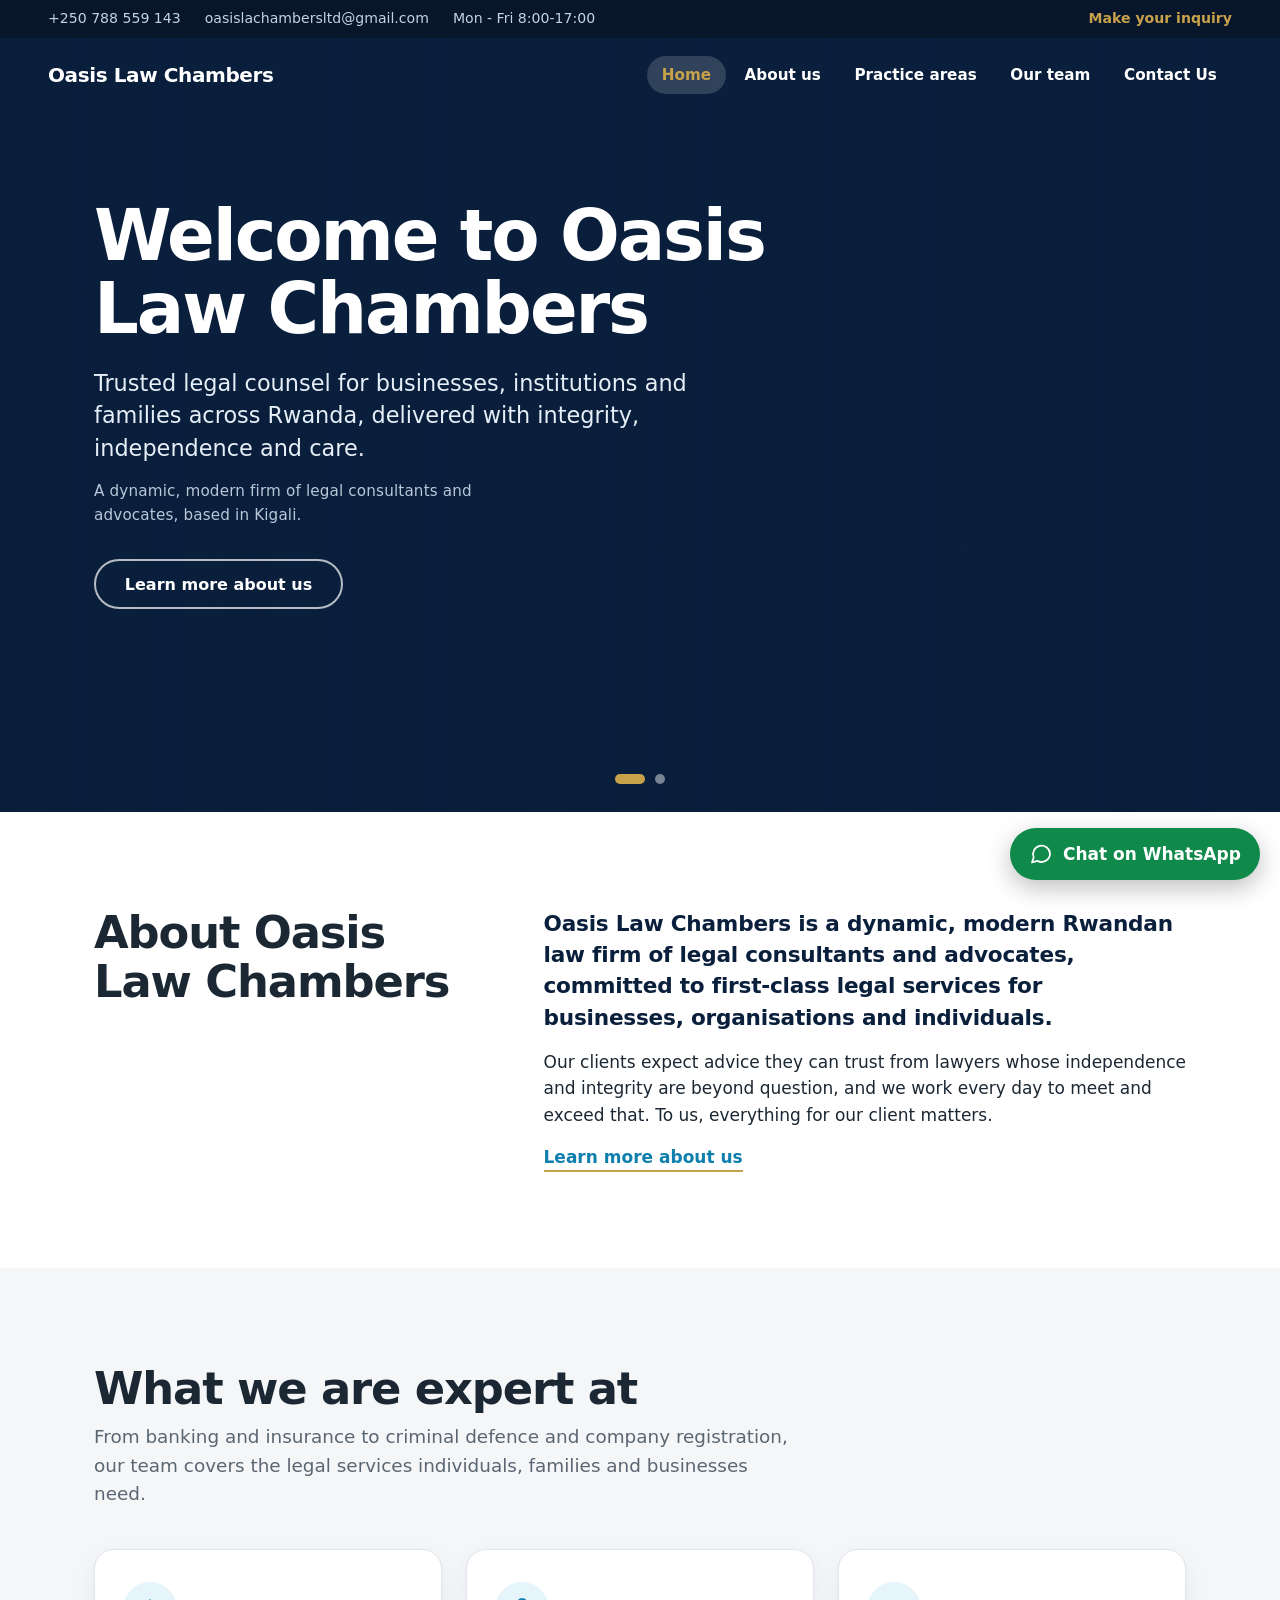
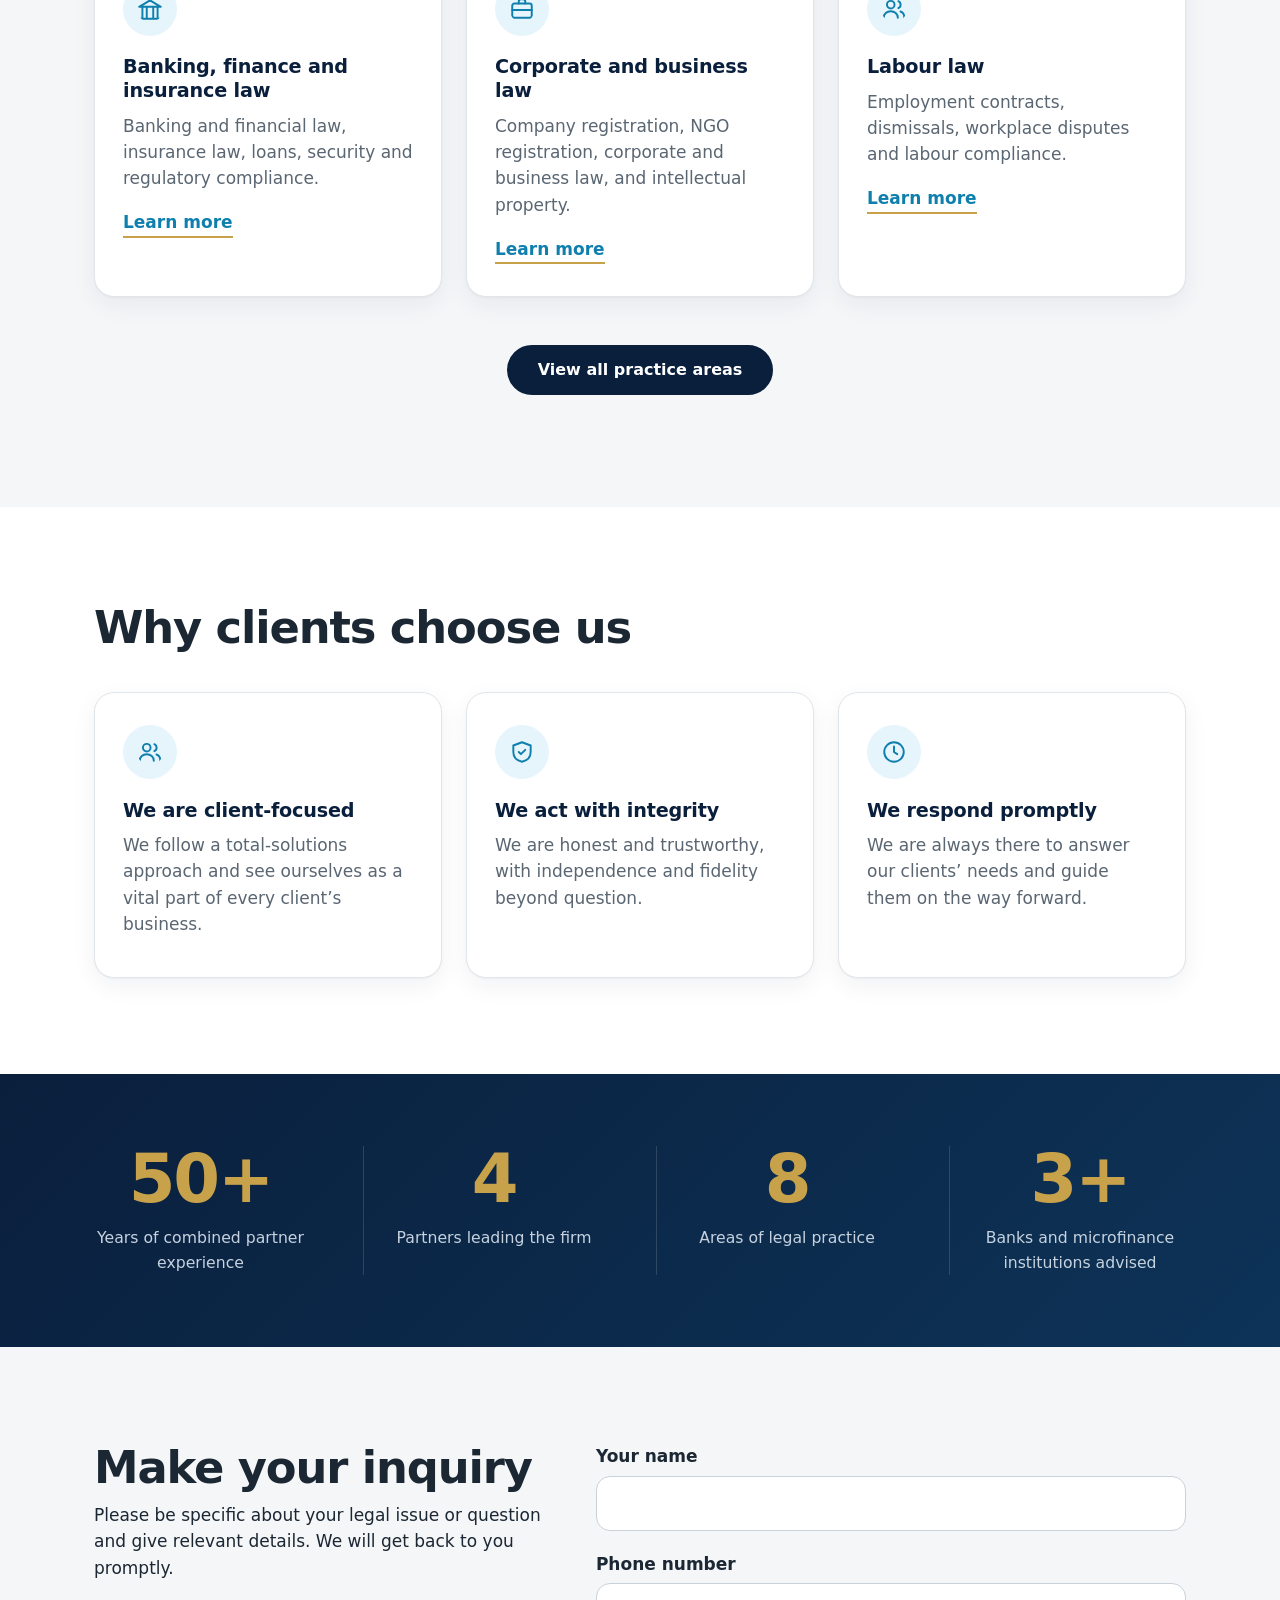
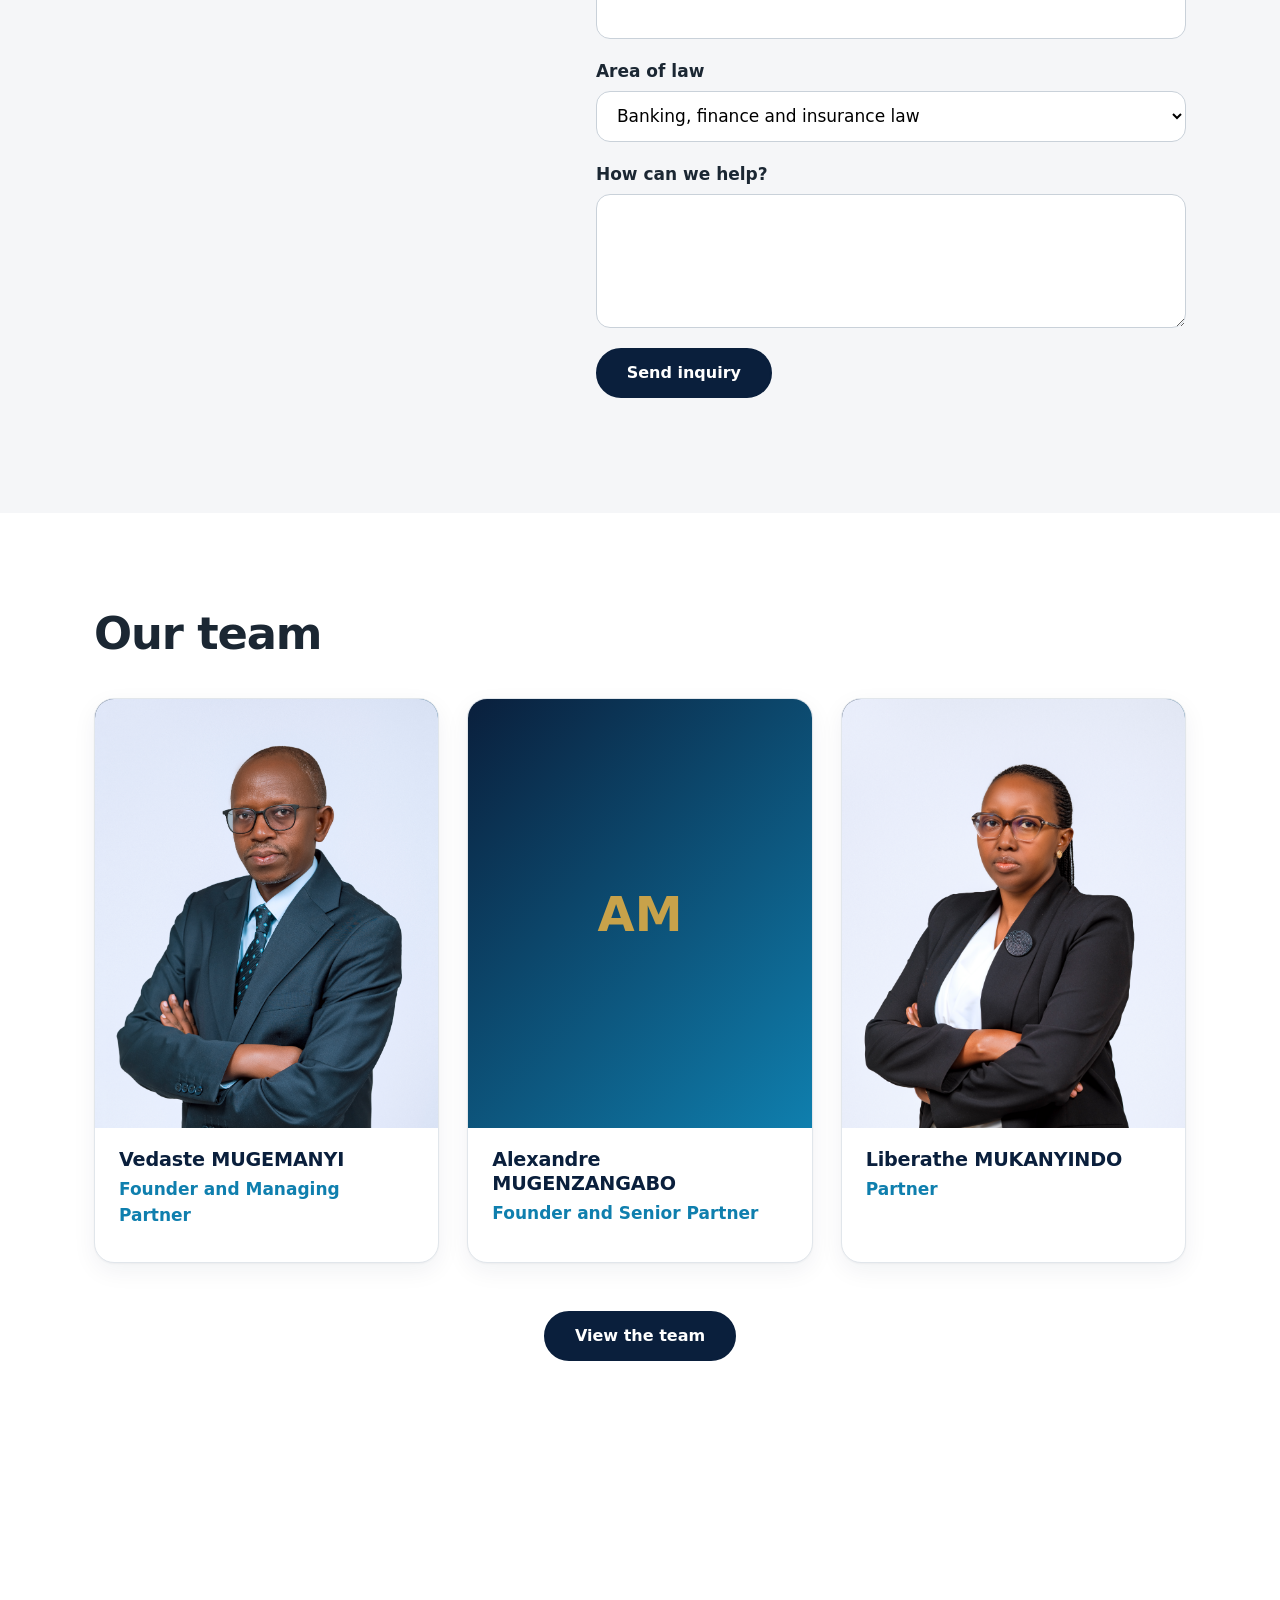
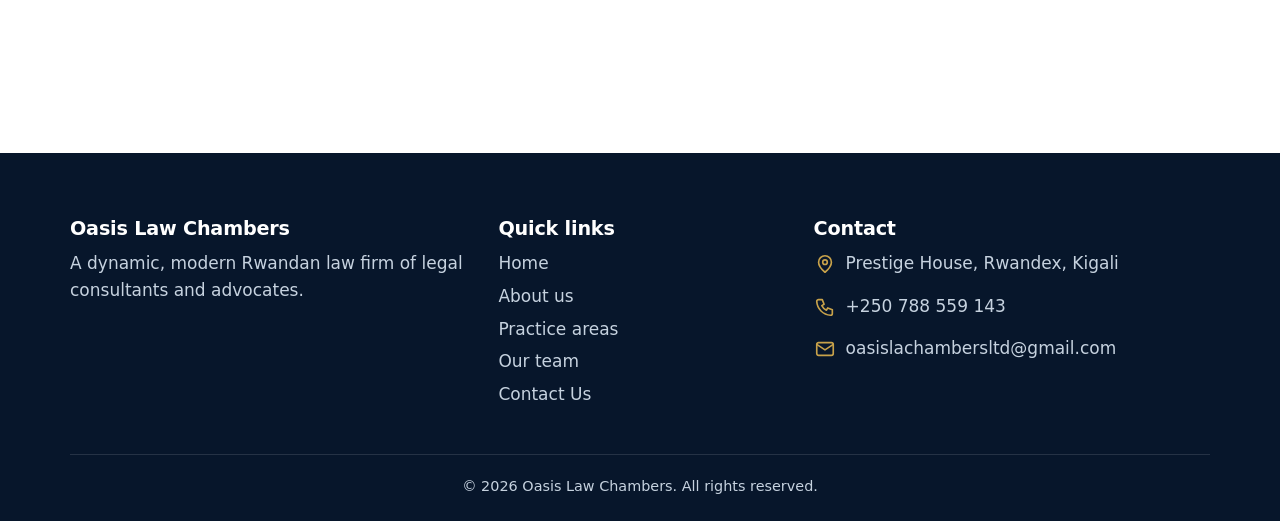
==== index.html @ 4e29ef84 "Oasis Law Chambers website" ====
<!DOCTYPE html>
<html lang="en">
<head>
  <meta charset="utf-8">
  <meta name="viewport" content="width=device-width, initial-scale=1">
  <title>Oasis Law Chambers | Law Firm in Kigali, Rwanda</title>
  <meta name="description" content="Oasis Law Chambers is a Kigali law firm offering banking, corporate, labour, criminal and insolvency legal services to businesses and individuals.">
  <meta name="theme-color" content="#0A1F3C">
  <link rel="icon" href="favicon.ico" sizes="any">
  <link rel="icon" href="favicon.png" type="image/png">
  <link rel="stylesheet" href="style.css">
</head>
<body>

  <!-- Top info bar -->
  <div class="infobar">
    <div>
      <a href="tel:+250788559143">+250 788 559 143</a>
      <a href="mailto:oasislachambersltd@gmail.com">oasislachambersltd@gmail.com</a>
      <span>Mon - Fri 8:00-17:00</span>
    </div>
    <a class="tag" href="contact.html">Make your inquiry</a>
  </div>

  <!-- Header and menu -->
  <header class="top">
    <a class="brand" href="index.html">Oasis Law Chambers</a>
    <nav>
      <a href="index.html" class="active">Home</a>
      <a href="about.html">About us</a>
      <a href="practice.html">Practice areas</a>
      <a href="team.html">Our team</a>
      <a href="contact.html">Contact Us</a>
    </nav>
  </header>

  <main>

    <!-- Landing slideshow: slide 1 = welcome, slide 2 = clear legal advice -->
    <section class="hero-bg">
      <div class="slides" aria-hidden="true">
        <div class="slide active" style="background-image: url(images/hero.jpg)"></div>
        <div class="slide" style="background-image: url(images/hero2.jpg)"></div>
      </div>

      <div class="hero">
        <div class="captions">
          <div class="caption active">
            <h1>Welcome to Oasis Law Chambers</h1>
            <p class="lede">Trusted legal counsel for businesses, institutions and families across Rwanda, delivered with integrity, independence and care.</p>
            <p class="small">A dynamic, modern firm of legal consultants and advocates, based in Kigali.</p>
            <a class="btn ghost" href="about.html">Learn more about us</a>
          </div>
          <div class="caption">
            <p class="display">Clear legal advice for people and businesses in Rwanda.</p>
            <p class="lede">From banking and business matters to employment and court cases, we help you understand your rights and act with confidence.</p>
            <a class="btn" href="contact.html">Get in touch</a>
          </div>
        </div>
      </div>

      <div class="dots">
        <button class="dot active" aria-label="Show slide 1"></button>
        <button class="dot" aria-label="Show slide 2"></button>
      </div>
    </section>

    <!-- About intro -->
    <section class="section split">
      <div>
        <h2>About Oasis Law Chambers</h2>
      </div>
      <div>
        <p class="intro">Oasis Law Chambers is a dynamic, modern Rwandan law firm of legal consultants and advocates, committed to first-class legal services for businesses, organisations and individuals.</p>
        <p>Our clients expect advice they can trust from lawyers whose independence and integrity are beyond question, and we work every day to meet and exceed that. To us, everything for our client matters.</p>
        <a class="more" href="about.html">Learn more about us</a>
      </div>
    </section>

    <!-- Featured practice areas -->
    <div class="alt">
      <section class="section">
        <h2>What we are expert at</h2>
        <p class="lead">From banking and insurance to criminal defence and company registration, our team covers the legal services individuals, families and businesses need.</p>
        <div class="grid">
          <div>
            <svg class="icon" viewBox="0 0 24 24" aria-hidden="true"><path d="M3 21h18M5 21V10M9 21V10M15 21V10M19 21V10M2 10l10-6 10 6z"/></svg>
            <h3>Banking, finance and insurance law</h3>
            <p>Banking and financial law, insurance law, loans, security and regulatory compliance.</p>
            <a class="more" href="practice.html">Learn more</a>
          </div>
          <div>
            <svg class="icon" viewBox="0 0 24 24" aria-hidden="true"><rect x="3" y="7" width="18" height="13" rx="2"/><path d="M9 7V5a2 2 0 0 1 2-2h2a2 2 0 0 1 2 2v2M3 13h18"/></svg>
            <h3>Corporate and business law</h3>
            <p>Company registration, NGO registration, corporate and business law, and intellectual property.</p>
            <a class="more" href="practice.html">Learn more</a>
          </div>
          <div>
            <svg class="icon" viewBox="0 0 24 24" aria-hidden="true"><circle cx="9" cy="8" r="3.5"/><path d="M2.5 20c0-3.6 2.9-6 6.5-6s6.5 2.4 6.5 6M16 4.8a3.5 3.5 0 0 1 0 6.4M18 14.3c2 .7 3.5 2.4 3.5 5.7"/></svg>
            <h3>Labour law</h3>
            <p>Employment contracts, dismissals, workplace disputes and labour compliance.</p>
            <a class="more" href="practice.html">Learn more</a>
          </div>
        </div>
        <p class="center"><a class="btn dark" href="practice.html">View all practice areas</a></p>
      </section>
    </div>

    <!-- Why clients choose us -->
    <section class="section">
      <h2>Why clients choose us</h2>
      <div class="grid">
        <div>
          <svg class="icon" viewBox="0 0 24 24" aria-hidden="true"><circle cx="9" cy="8" r="3.5"/><path d="M2.5 20c0-3.6 2.9-6 6.5-6s6.5 2.4 6.5 6M16 4.8a3.5 3.5 0 0 1 0 6.4M18 14.3c2 .7 3.5 2.4 3.5 5.7"/></svg>
          <h3>We are client-focused</h3>
          <p>We follow a total-solutions approach and see ourselves as a vital part of every client’s business.</p>
        </div>
        <div>
          <svg class="icon" viewBox="0 0 24 24" aria-hidden="true"><path d="M12 3l8 3v6c0 5-3.5 8-8 9-4.5-1-8-4-8-9V6z"/><path d="M9 12l2 2 4-4"/></svg>
          <h3>We act with integrity</h3>
          <p>We are honest and trustworthy, with independence and fidelity beyond question.</p>
        </div>
        <div>
          <svg class="icon" viewBox="0 0 24 24" aria-hidden="true"><circle cx="12" cy="12" r="9"/><path d="M12 7v5l3 2"/></svg>
          <h3>We respond promptly</h3>
          <p>We are always there to answer our clients’ needs and guide them on the way forward.</p>
        </div>
      </div>
    </section>
   
    <section class="stats">
      <div class="stats-grid">
        <div><span class="num" data-target="50" data-suffix="+">50+</span><p>Years of combined partner experience</p></div>
        <div><span class="num" data-target="4">4</span><p>Partners leading the firm</p></div>
        <div><span class="num" data-target="8">8</span><p>Areas of legal practice</p></div>
        <div><span class="num" data-target="3" data-suffix="+">3+</span><p>Banks and microfinance institutions advised</p></div>
      </div>
    </section>  

  
    <div class="alt">
      <section class="section contact">
        <div>
          <h2>Make your inquiry</h2>
          <p>Please be specific about your legal issue or question and give relevant details. We will get back to you promptly.</p>
        </div>
        <form id="contact-form" action="contact.php" method="post">
          <label>Your name
            <input type="text" name="name" required>
          </label>
          <label>Phone number
            <input type="tel" name="phone" required>
          </label>
          <label>Area of law
            <select name="area">
              <option>Banking, finance and insurance law</option>
              <option>Corporate and business law</option>
              <option>Labour law</option>
              <option>Dispute resolution and litigation</option>
              <option>Criminal law</option>
              <option>Insolvency administration</option>
              <option>Administrative law</option>
              <option>Competition and consumer law</option>
              <option>Other</option>
            </select>
          </label>
          <label>How can we help?
            <textarea name="message" rows="4" required></textarea>
          </label>
          <input class="hp" type="text" name="website" tabindex="-1" autocomplete="off" aria-hidden="true">
          <button class="btn dark" type="submit">Send inquiry</button>
          <p id="form-msg" role="status"></p>
        </form>
      </section>
    </div>

    <!-- Team preview -->
    <section class="section">
      <h2>Our team</h2>
      <div class="team-grid">
        <a class="member" href="vedaste-mugemanyi.html">
          <div class="photo"><span>VM</span><img src="images/Vedaste.png" alt="Vedaste MUGEMANYI" onerror="this.remove()"></div>
          <div class="member-info">
            <h3>Vedaste MUGEMANYI</h3>
            <p class="role">Founder and Managing Partner</p>
          </div>
        </a>
        <a class="member" href="alexandre-mugenzangabo.html">
          <div class="photo"><span>AM</span><img src="images/team/alexandre-mugenzangabo.jpg" alt="Alexandre MUGENZANGABO" onerror="this.remove()"></div>
          <div class="member-info">
            <h3>Alexandre MUGENZANGABO</h3>
            <p class="role">Founder and Senior Partner</p>
          </div>
        </a>
        <a class="member" href="liberathe-mukanyindo.html">
          <div class="photo"><span>LM</span><img src="images/Liberathe.png" alt="Liberathe MUKANYINDO" onerror="this.remove()"></div>
          <div class="member-info">
            <h3>Liberathe MUKANYINDO</h3>
            <p class="role">Partner</p>
          </div>
        </a> 
      </div>
      <p class="center"><a class="btn dark" href="team.html">View the team</a></p>
    </section>

    <!-- Banks strip -->
    <section class="band">
      <p class="band-title">The legal partner Rwanda’s financial institutions rely on</p>
      <p class="band-sub">Principal legal advisor to a number of banks and microfinance institutions, including:</p>
      <ul>
        <li>Bank of Kigali Plc</li>
        <li>BPR Bank Rwanda Plc</li>
        <li>COPEDU Plc</li>
        <li class="more-pill">and many more</li>
      </ul>
    </section>

  </main>

  <footer>
    <div class="fgrid">
      <div>
        <h3>Oasis Law Chambers</h3>
        <p>A dynamic, modern Rwandan law firm of legal consultants and advocates.</p>
      </div>
      <div>
        <h3>Quick links</h3>
        <a href="index.html">Home</a>
        <a href="about.html">About us</a>
        <a href="practice.html">Practice areas</a>
        <a href="team.html">Our team</a>
        <a href="contact.html">Contact Us</a>
      </div>
      <div>
        <h3>Contact</h3>
        <p>Prestige House, Rwandex, Kigali</p>
        <p><a href="tel:+250788559143">+250 788 559 143</a></p>
        <p><a href="mailto:oasislachambersltd@gmail.com">oasislachambersltd@gmail.com</a></p>
      </div>
    </div>
    <p class="copy">&copy; 2026 Oasis Law Chambers. All rights reserved.</p>
  </footer>

  <a class="whatsapp" href="https://wa.me/250788559143?text=Hello%20Oasis%20Law%20Chambers%2C%20I%20would%20like%20some%20legal%20advice." target="_blank" rel="noopener" aria-label="Chat with us on WhatsApp">
    <svg viewBox="0 0 24 24" aria-hidden="true"><path d="M21 11.5a8.5 8.5 0 0 1-12.6 7.4L3 20.5l1.7-5A8.5 8.5 0 1 1 21 11.5z"/></svg>
    <span>Chat on WhatsApp</span>
  </a>

  <script src="script.js"></script>
</body>
</html>
---- style.css ----
/* ===== Colors and motion: change them here and they update everywhere ===== */
:root {
  --navy: #0A1F3C;
  --blue: #1BA8E0;
  --blue-dark: #0F7FAE;
  --gold: #C8A24A;
  --ink: #1B2733;
  --mute: #5A6672;
  --paper: #F5F6F8;
  --line: #E1E6EB;
  --hh: 76px;                                   /* header height */
  --spring: cubic-bezier(0.22, 1, 0.36, 1);     /* smooth settle, no bounce */
  --font: -apple-system, BlinkMacSystemFont, "SF Pro Display", "Segoe UI", system-ui, sans-serif;
}

/* ===== Base text: system font, tight headings, comfortable body ===== */
* { box-sizing: border-box; }
html { scroll-behavior: smooth; }

body {
  margin: 0;
  font-family: var(--font);
  font-size: 17px;
  line-height: 1.55;
  color: var(--ink);
  background: #fff;
  -webkit-font-smoothing: antialiased;
}

h1, h2, h3, .display {
  font-family: var(--font);
  font-weight: 700;
  margin: 0 0 0.6rem;
}

h1, .display { font-size: clamp(2.4rem, 6vw, 4.4rem); line-height: 1.05; letter-spacing: -0.03em; }
h2 { font-size: clamp(1.9rem, 3.6vw, 2.8rem); line-height: 1.1; letter-spacing: -0.025em; }
h3 { font-size: 1.2rem; line-height: 1.25; letter-spacing: -0.01em; color: var(--navy); }
p { margin: 0 0 1rem; }
a { color: var(--blue-dark); }
:focus-visible { outline: 3px solid var(--blue); outline-offset: 3px; }

/* ===== Top info bar (home page) ===== */
.infobar {
  display: flex;
  flex-wrap: wrap;
  justify-content: space-between;
  align-items: center;
  gap: 0.4rem 1.5rem;
  padding: 0.5rem clamp(1rem, 4vw, 3rem);
  background: #07162b;
  color: #c6d2df;
  font-size: 0.88rem;
}

.infobar div { display: flex; flex-wrap: wrap; gap: 0.3rem 1.5rem; }
.infobar a { color: #c6d2df; text-decoration: none; }
.infobar a:hover { color: var(--gold); }
.infobar .tag { color: var(--gold); font-weight: 600; }

/* ===== Header: clear over the banner, frosted glass after scrolling ===== */
.top {
  position: sticky;
  top: 0;
  z-index: 50;
  display: flex;
  align-items: center;
  justify-content: space-between;
  gap: 1rem;
  height: var(--hh);
  margin-bottom: calc(var(--hh) * -1);
  padding: 0 clamp(1rem, 4vw, 3rem);
  background: transparent;
  border-bottom: 1px solid transparent;
  transition: background 0.35s, border-color 0.35s, -webkit-backdrop-filter 0.35s, backdrop-filter 0.35s;
}

.top.solid {
  background: rgba(10, 31, 60, 0.86);
  border-bottom-color: rgba(255, 255, 255, 0.14);
  -webkit-backdrop-filter: blur(20px) saturate(180%);
  backdrop-filter: blur(20px) saturate(180%);
}

.brand {
  font-size: 1.25rem;
  font-weight: 700;
  letter-spacing: -0.02em;
  color: #fff;
  text-decoration: none;
}

nav { display: flex; gap: 0.2rem; }

nav a {
  padding: 0.45rem 0.95rem;
  border-radius: 999px;
  color: #fff;
  font-weight: 600;
  font-size: 0.95rem;
  text-decoration: none;
  transition: background 0.2s;
}

nav a:hover { background: rgba(255, 255, 255, 0.1); }
nav a.active { background: rgba(255, 255, 255, 0.16); color: var(--gold); }

/* ===== Buttons: pill shaped, react the instant they are pressed ===== */
.btn {
  display: inline-block;
  padding: 0.85rem 1.8rem;
  background: var(--gold);
  color: var(--navy);
  font: 600 1rem var(--font);
  border: 2px solid var(--gold);
  border-radius: 999px;
  text-decoration: none;
  cursor: pointer;
  transition: transform 0.3s var(--spring), background 0.2s, color 0.2s;
}

.btn:hover { transform: translateY(-2px); background: #d8b45c; }
.btn:active { transform: scale(0.97); transition-duration: 0.1s; }
.btn.ghost { background: transparent; color: #fff; border-color: rgba(255, 255, 255, 0.7); }
.btn.ghost:hover { background: #fff; color: var(--navy); }
.btn.dark { background: var(--navy); color: #fff; border-color: var(--navy); }
.btn.dark:hover { background: var(--blue-dark); border-color: var(--blue-dark); }
button.btn { justify-self: start; }

/* ===== Home landing slideshow ===== */
.hero-bg {
  position: relative;
  overflow: hidden;
  display: flex;
  align-items: center;
  min-height: 86vh;
  padding-top: var(--hh);
  color: #fff;
  background: var(--navy);
  touch-action: pan-y;
}

.slides { position: absolute; top: -15%; bottom: -15%; left: 0; right: 0; will-change: transform; }

.slide {
  position: absolute;
  inset: 0;
  background-size: cover;
  background-position: center;
  opacity: 0;
  transition: opacity 1.5s ease;
}

.slide.active { opacity: 1; }
.slide.active, .slide.leaving { animation: zoom 10s ease-out forwards; }

.hero-bg::before {
  content: "";
  position: absolute;
  inset: 0;
  z-index: 1;
  background: linear-gradient(90deg, rgba(10, 31, 60, 0.88), rgba(10, 31, 60, 0.4));
}

.hero { position: relative; z-index: 2; width: 100%; max-width: 1140px; margin: 0 auto; padding: 4rem 1.5rem 6rem; }
.captions { display: grid; }

.caption {
  grid-area: 1 / 1;
  opacity: 0;
  visibility: hidden;
  transition: opacity 0.7s ease, visibility 0.7s;
}

.caption.active { opacity: 1; visibility: visible; }
.hero h1, .hero .display { max-width: 16ch; margin-bottom: 1.2rem; color: #fff; }
.hero .lede { max-width: 46ch; font-size: clamp(1.15rem, 2vw, 1.4rem); line-height: 1.45; color: #e6eef7; }
.hero .small { max-width: 46ch; margin-bottom: 2rem; font-size: 0.95rem; letter-spacing: 0.01em; color: #b9c8d8; }
.hero .lede + .btn { margin-top: 1rem; }

.dots { position: absolute; left: 0; right: 0; bottom: 1.75rem; z-index: 3; display: flex; justify-content: center; gap: 0.6rem; }

.dot {
  position: relative;
  width: 10px;
  height: 10px;
  padding: 0;
  border: 0;
  border-radius: 999px;
  background: rgba(255, 255, 255, 0.45);
  cursor: pointer;
  transition: width 0.4s var(--spring), background 0.3s, transform 0.1s;
}

.dot::after { content: ""; position: absolute; inset: -12px; }
.dot:active { transform: scale(0.85); }
.dot.active { width: 30px; background: var(--gold); }

@keyframes zoom { from { transform: scale(1); } to { transform: scale(1.12); } }
@keyframes slideup { from { opacity: 0; transform: translateY(30px); } to { opacity: 1; transform: none; } }

.caption.active h1, .caption.active .display { animation: slideup 0.9s var(--spring) 0.1s backwards; }
.caption.active .lede { animation: slideup 0.9s var(--spring) 0.25s backwards; }
.caption.active .small { animation: slideup 0.9s var(--spring) 0.4s backwards; }
.caption.active .btn { animation: slideup 0.9s var(--spring) 0.55s backwards; }

/* ===== Banner on inner pages ===== */
.pagehead {
  padding: calc(4.5rem + var(--hh)) 1.5rem 4.5rem;
  text-align: center;
  color: #fff;
  background:
    linear-gradient(rgba(10, 31, 60, 0.82), rgba(10, 31, 60, 0.82)),
    url(images/hero.jpg) center / cover,
    var(--navy);
}

.pagehead h1 { margin: 0 0 0.5rem; font-size: clamp(2.2rem, 5vw, 3.6rem); color: #fff; animation: slideup 0.8s var(--spring) 0.1s backwards; }
.pagehead p { margin: 0; color: #dbe6f1; animation: slideup 0.8s var(--spring) 0.3s backwards; }

/* ===== Sections ===== */
.section { max-width: 1140px; margin: 0 auto; padding: 6rem 1.5rem; }
.alt { background: var(--paper); }
.center { margin-top: 3rem; text-align: center; }
.lead { max-width: 60ch; font-size: 1.15rem; color: var(--mute); }
.split { display: grid; grid-template-columns: 1fr 1.6fr; gap: 3rem; align-items: start; }
.intro { font-size: 1.35rem; line-height: 1.45; font-weight: 600; letter-spacing: -0.01em; color: var(--navy); }

.more {
  display: inline-block;
  font-weight: 600;
  color: var(--blue-dark);
  text-decoration: none;
  border-bottom: 2px solid var(--gold);
}

/* ===== Cards (practice areas, values) ===== */
.grid { display: grid; grid-template-columns: repeat(auto-fit, minmax(250px, 1fr)); gap: 1.5rem; margin-top: 2.5rem; }

.grid > div {
  padding: 2rem 1.75rem;
  background: #fff;
  border: 1px solid var(--line);
  border-radius: 20px;
  box-shadow: 0 1px 2px rgba(10, 31, 60, 0.04), 0 8px 24px rgba(10, 31, 60, 0.06);
  transition: transform 0.5s var(--spring), box-shadow 0.5s var(--spring);
}

.grid > div:hover { transform: translateY(-8px) scale(1.02); box-shadow: 0 2px 4px rgba(10, 31, 60, 0.05), 0 24px 48px rgba(10, 31, 60, 0.14); }
.grid > div:active { transform: scale(0.99); transition-duration: 0.1s; }
.grid p { margin: 0 0 0.5rem; color: var(--mute); }
.grid .more { margin-top: 0.6rem; }

.icon {
  display: block;
  box-sizing: content-box;
  width: 26px;
  height: 26px;
  padding: 14px;
  margin-bottom: 1.2rem;
  border-radius: 50%;
  background: #e6f5fc;
  fill: none;
  stroke: var(--blue-dark);
  stroke-width: 1.8;
  stroke-linecap: round;
  stroke-linejoin: round;
  transition: background 0.3s, stroke 0.3s, transform 0.5s var(--spring);
}

.grid > div:hover .icon, .vm > div:hover .icon { background: var(--navy); stroke: var(--gold); transform: scale(1.1); }

/* ===== About page ===== */
.about-text { max-width: 760px; }

.clients {
  margin-top: 2.5rem;
  padding: 1.75rem;
  background: var(--paper);
  border-radius: 20px;
}

.clients p { margin: 0 0 0.8rem; font-weight: 600; color: var(--navy); }
.clients ul { display: flex; flex-wrap: wrap; gap: 0.6rem; list-style: none; padding: 0; margin: 0; }
.clients li { padding: 0.35rem 1rem; background: #fff; border: 1px solid var(--line); border-radius: 999px; }
.clients li.more-pill { border-color: var(--gold); font-weight: 600; }

.vm { display: grid; grid-template-columns: repeat(auto-fit, minmax(280px, 1fr)); gap: 1.5rem; margin: 3rem 0; }

.vm > div {
  padding: 2.5rem;
  background: var(--navy);
  color: #fff;
  border-radius: 24px;
  transition: transform 0.5s var(--spring);
}

.vm > div:hover { transform: translateY(-6px) scale(1.01); }
.vm h3 { font-size: 1.5rem; color: var(--gold); }
.vm p { margin: 0; color: #dbe6f1; }
.vm .icon { background: rgba(255, 255, 255, 0.1); stroke: var(--gold); }
.values-title { margin: 0; font-size: 1.8rem; }

/* ===== Team cards and profile pages ===== */
.team-grid { display: grid; grid-template-columns: repeat(auto-fit, minmax(260px, 1fr)); gap: 1.75rem; margin-top: 2.5rem; }

.member {
  display: block;
  overflow: hidden;
  background: #fff;
  border: 1px solid var(--line);
  border-radius: 20px;
  color: inherit;
  text-decoration: none;
  box-shadow: 0 1px 2px rgba(10, 31, 60, 0.04), 0 8px 24px rgba(10, 31, 60, 0.06);
  transition: transform 0.5s var(--spring), box-shadow 0.5s var(--spring);
}

.member:hover { transform: translateY(-8px) scale(1.02); box-shadow: 0 24px 48px rgba(10, 31, 60, 0.16); }
.member:active { transform: scale(0.99); transition-duration: 0.1s; }

.photo {
  position: relative;
  display: grid;
  place-items: center;
  aspect-ratio: 4 / 5;
  overflow: hidden;
  background: linear-gradient(135deg, var(--navy), var(--blue-dark));
  color: var(--gold);
  font: 600 3rem var(--font);
}

.photo img { position: absolute; inset: 0; width: 100%; height: 100%; object-fit: cover; transition: transform 0.8s var(--spring); }
.member:hover .photo img { transform: scale(1.08); }
.member-info { padding: 1.25rem 1.5rem 1.6rem; }
.member h3 { margin: 0 0 0.2rem; }
.member .role { margin: 0 0 0.5rem; color: var(--blue-dark); font-weight: 600; }
.member .tagline { margin: 0; color: var(--mute); font-size: 0.95rem; }

.back { display: inline-block; margin-bottom: 2rem; font-weight: 600; color: var(--blue-dark); text-decoration: none; }
.profile { display: grid; grid-template-columns: 320px 1fr; gap: 3rem; align-items: start; }
.profile aside { position: sticky; top: 6rem; }
.profile .photo { border-radius: 20px; }
.profile h2 { margin: 2.5rem 0 1rem; font-size: 1.6rem; }
.profile h2:first-child { margin-top: 0; }
.facts { list-style: none; padding: 0; margin: 1.25rem 0 0; }
.facts li { padding: 0.8rem 0; border-bottom: 1px solid var(--line); }
.facts strong { display: block; color: var(--navy); }
.chips { display: flex; flex-wrap: wrap; gap: 0.6rem; list-style: none; padding: 0; margin: 0; }
.chips li { padding: 0.4rem 1rem; background: #e6f5fc; color: var(--navy); border-radius: 999px; font-weight: 600; font-size: 0.95rem; }
.list { padding-left: 1.2rem; margin: 0 0 1rem; }
.list li { margin-bottom: 0.4rem; }
.profile .btn { margin-top: 2rem; }

/* ===== Contact page, form and map ===== */
.contact { display: grid; grid-template-columns: 1fr 1.3fr; gap: 3rem; }
.info { list-style: none; padding: 0; margin: 1.5rem 0 0; }
.info li { display: flex; align-items: center; gap: 0.8rem; margin-bottom: 1rem; }
.info a { color: var(--ink); }
.mini { flex: none; width: 24px; height: 24px; fill: none; stroke: var(--blue-dark); stroke-width: 1.8; stroke-linecap: round; stroke-linejoin: round; }

form { display: grid; gap: 1.2rem; }
label { display: grid; gap: 0.4rem; font-weight: 600; }

input, textarea, select {
  font: inherit;
  font-weight: 400;
  padding: 0.85rem 1rem;
  background: #fff;
  border: 1px solid #c9d1d9;
  border-radius: 14px;
  transition: border-color 0.2s, box-shadow 0.2s;
}

input:focus, textarea:focus, select:focus { outline: none; border-color: var(--blue); box-shadow: 0 0 0 4px rgba(27, 168, 224, 0.25); }
.hp { position: absolute; left: -9999px; }
#form-msg { margin: 0; font-weight: 600; color: var(--blue-dark); }
.mapwrap { max-width: 1140px; margin: 0 auto; padding: 0 1.5rem 5rem; }
.map { display: block; width: 100%; height: 420px; border: 0; border-radius: 24px; box-shadow: 0 12px 40px rgba(10, 31, 60, 0.14); }

/* ===== Banks strip ===== */
.band { padding: 4rem 1.5rem; background: var(--navy); color: #fff; text-align: center; }
.band p { margin: 0 0 1rem; }
.band .band-title { margin-bottom: 0.4rem; font-size: clamp(1.5rem, 3vw, 2.1rem); font-weight: 700; letter-spacing: -0.02em; }
.band .band-sub { margin-bottom: 1.5rem; color: #c6d2df; }
.band ul { display: flex; flex-wrap: wrap; justify-content: center; gap: 0.8rem; list-style: none; padding: 0; margin: 0; }
.band li { padding: 0.45rem 1.25rem; border: 1px solid rgba(255, 255, 255, 0.3); border-radius: 999px; }
.band li.more-pill { color: var(--gold); border-color: var(--gold); }

/* ===== Footer ===== */
footer { padding: 4rem clamp(1rem, 4vw, 3rem) 1.5rem; background: #07162b; color: #c6d2df; }
.fgrid { display: grid; grid-template-columns: 1.4fr 1fr 1.4fr; gap: 2rem; max-width: 1140px; margin: 0 auto; }
footer h3 { color: #fff; }
footer a { display: block; margin-bottom: 0.4rem; color: #c6d2df; text-decoration: none; }
footer a:hover { color: var(--gold); }
.copy { max-width: 1140px; margin: 2.5rem auto 0; padding-top: 1.25rem; border-top: 1px solid rgba(255, 255, 255, 0.12); text-align: center; font-size: 0.9rem; }

/* ===== WhatsApp button ===== */
.whatsapp {
  position: fixed;
  right: 1.25rem;
  bottom: 1.25rem;
  z-index: 40;
  display: flex;
  align-items: center;
  gap: 0.6rem;
  padding: 0.8rem 1.2rem;
  background: #0F8A4B;
  color: #fff;
  font-weight: 600;
  text-decoration: none;
  border-radius: 999px;
  box-shadow: 0 8px 24px rgba(0, 0, 0, 0.25);
  transition: transform 0.3s var(--spring), background 0.2s;
}

.whatsapp:hover { background: #0c6e3c; transform: translateY(-2px); }
.whatsapp:active { transform: scale(0.96); transition-duration: 0.1s; }
.whatsapp svg { width: 24px; height: 24px; fill: none; stroke: #fff; stroke-width: 1.8; stroke-linecap: round; stroke-linejoin: round; }

/* ===== Motion between pages and while scrolling ===== */
@keyframes pagein { from { opacity: 0; } to { opacity: 1; } }
body { animation: pagein 0.5s ease backwards; }
body.leaving { opacity: 0; transition: opacity 0.25s; }

.js .rv { opacity: 0; transform: translateY(28px); transition: opacity 0.8s var(--spring), transform 0.8s var(--spring); }
.js .rv.in { opacity: 1; transform: none; }

/* ===== Phones and small screens ===== */
@media (max-width: 800px) {
  .top {
    height: auto;
    margin-bottom: 0;
    flex-direction: column;
    gap: 0.4rem;
    padding: 0.7rem 1rem;
    background: rgba(10, 31, 60, 0.92);
    -webkit-backdrop-filter: blur(20px);
    backdrop-filter: blur(20px);
  }

  nav { flex-wrap: wrap; justify-content: center; }
  .hero-bg { padding-top: 0; min-height: 80vh; }
  .hero { padding: 3rem 1.25rem 5rem; }
  .pagehead { padding-top: 4rem; }
  .section { padding: 4rem 1.25rem; }
  .split, .contact, .fgrid { grid-template-columns: 1fr; gap: 1.5rem; }
  .profile { grid-template-columns: 1fr; gap: 2rem; }
  .profile aside { position: static; }
  .infobar { justify-content: center; text-align: center; }
  .whatsapp span { display: none; }
  .whatsapp { padding: 0.9rem; }
}

/* ===== Accessibility: reduced motion, transparency and contrast ===== */
@media (prefers-reduced-motion: reduce) {
  *, *::before { animation: none !important; transition: opacity 0.2s !important; }
  .js .rv { opacity: 1; transform: none; }
}

@media (prefers-reduced-transparency: reduce) {
  .top.solid, .top { -webkit-backdrop-filter: none; backdrop-filter: none; background: var(--navy); }
}

@media (prefers-contrast: more) {
  .grid > div, .member, input, textarea, select { border-color: var(--ink); }
  .top { background: var(--navy); }
}

.photo img { object-position: center 15%; }
.member:hover .photo img { transform: scale(1.03); }
.member:hover { transform: translateY(-8px); } 

/* ===== Footer contact icons ===== */
.fgrid > div:last-child p {
  position: relative;
  padding-left: 2rem;
}

.fgrid > div:last-child p::before {
  content: "";
  position: absolute;
  left: 0;
  top: 0.2rem;
  width: 22px;
  height: 22px;
  background: var(--gold);
  -webkit-mask: var(--icon) center / contain no-repeat;
  mask: var(--icon) center / contain no-repeat;
}

.fgrid > div:last-child p:nth-of-type(1) {
  --icon: url("data:image/svg+xml,%3Csvg xmlns='http://www.w3.org/2000/svg' viewBox='0 0 24 24' fill='none' stroke='black' stroke-width='1.8' stroke-linecap='round' stroke-linejoin='round'%3E%3Cpath d='M12 21s7-6 7-11a7 7 0 0 0-14 0c0 5 7 11 7 11z'/%3E%3Ccircle cx='12' cy='10' r='2.5'/%3E%3C/svg%3E");
}

.fgrid > div:last-child p:nth-of-type(2) {
  --icon: url("data:image/svg+xml,%3Csvg xmlns='http://www.w3.org/2000/svg' viewBox='0 0 24 24' fill='none' stroke='black' stroke-width='1.8' stroke-linecap='round' stroke-linejoin='round'%3E%3Cpath d='M5 4h4l2 5-2.5 1.5a11 11 0 0 0 5 5L15 13l5 2v4a2 2 0 0 1-2 2A16 16 0 0 1 3 6a2 2 0 0 1 2-2z'/%3E%3C/svg%3E");
}

.fgrid > div:last-child p:nth-of-type(3) {
  --icon: url("data:image/svg+xml,%3Csvg xmlns='http://www.w3.org/2000/svg' viewBox='0 0 24 24' fill='none' stroke='black' stroke-width='1.8' stroke-linecap='round' stroke-linejoin='round'%3E%3Crect x='3' y='5' width='18' height='14' rx='2'/%3E%3Cpath d='M3 7l9 6 9-6'/%3E%3C/svg%3E");
} 
/* ===== Statistics ===== */
.stats {
  padding: 4.5rem 1.5rem;
  background: linear-gradient(135deg, var(--navy), #0d3358);
  color: #fff;
}

.stats-grid {
  display: grid;
  grid-template-columns: repeat(auto-fit, minmax(200px, 1fr));
  gap: 2rem;
  max-width: 1140px;
  margin: 0 auto;
  text-align: center;
}

.stats-grid > div + div { border-left: 1px solid rgba(255, 255, 255, 0.14); }

.num {
  display: block;
  font-size: clamp(2.8rem, 6vw, 4.2rem);
  font-weight: 700;
  line-height: 1;
  letter-spacing: -0.03em;
  color: var(--gold);
  font-variant-numeric: tabular-nums;
}

.stats p { margin: 0.8rem 0 0; color: #c6d2df; font-size: 0.98rem; }

@media (max-width: 800px) {
  .stats-grid > div + div { border-left: 0; }
}
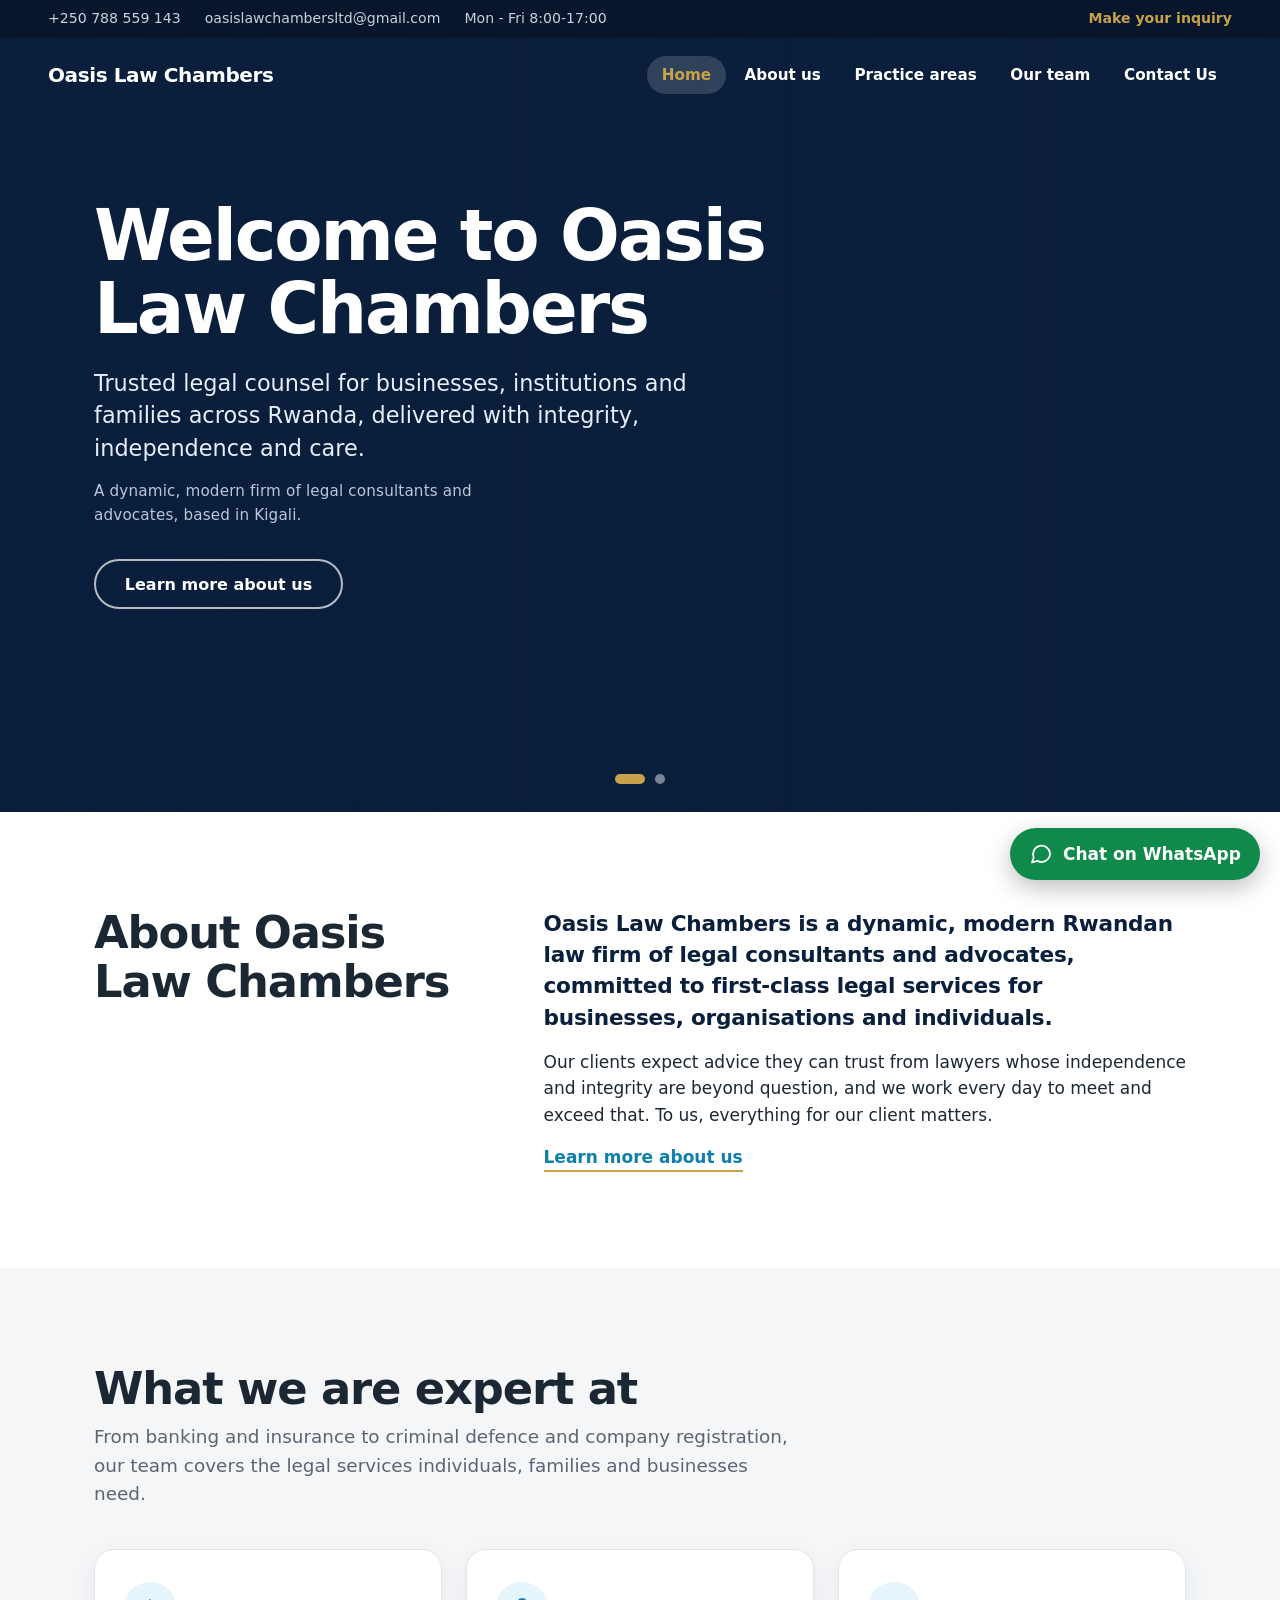
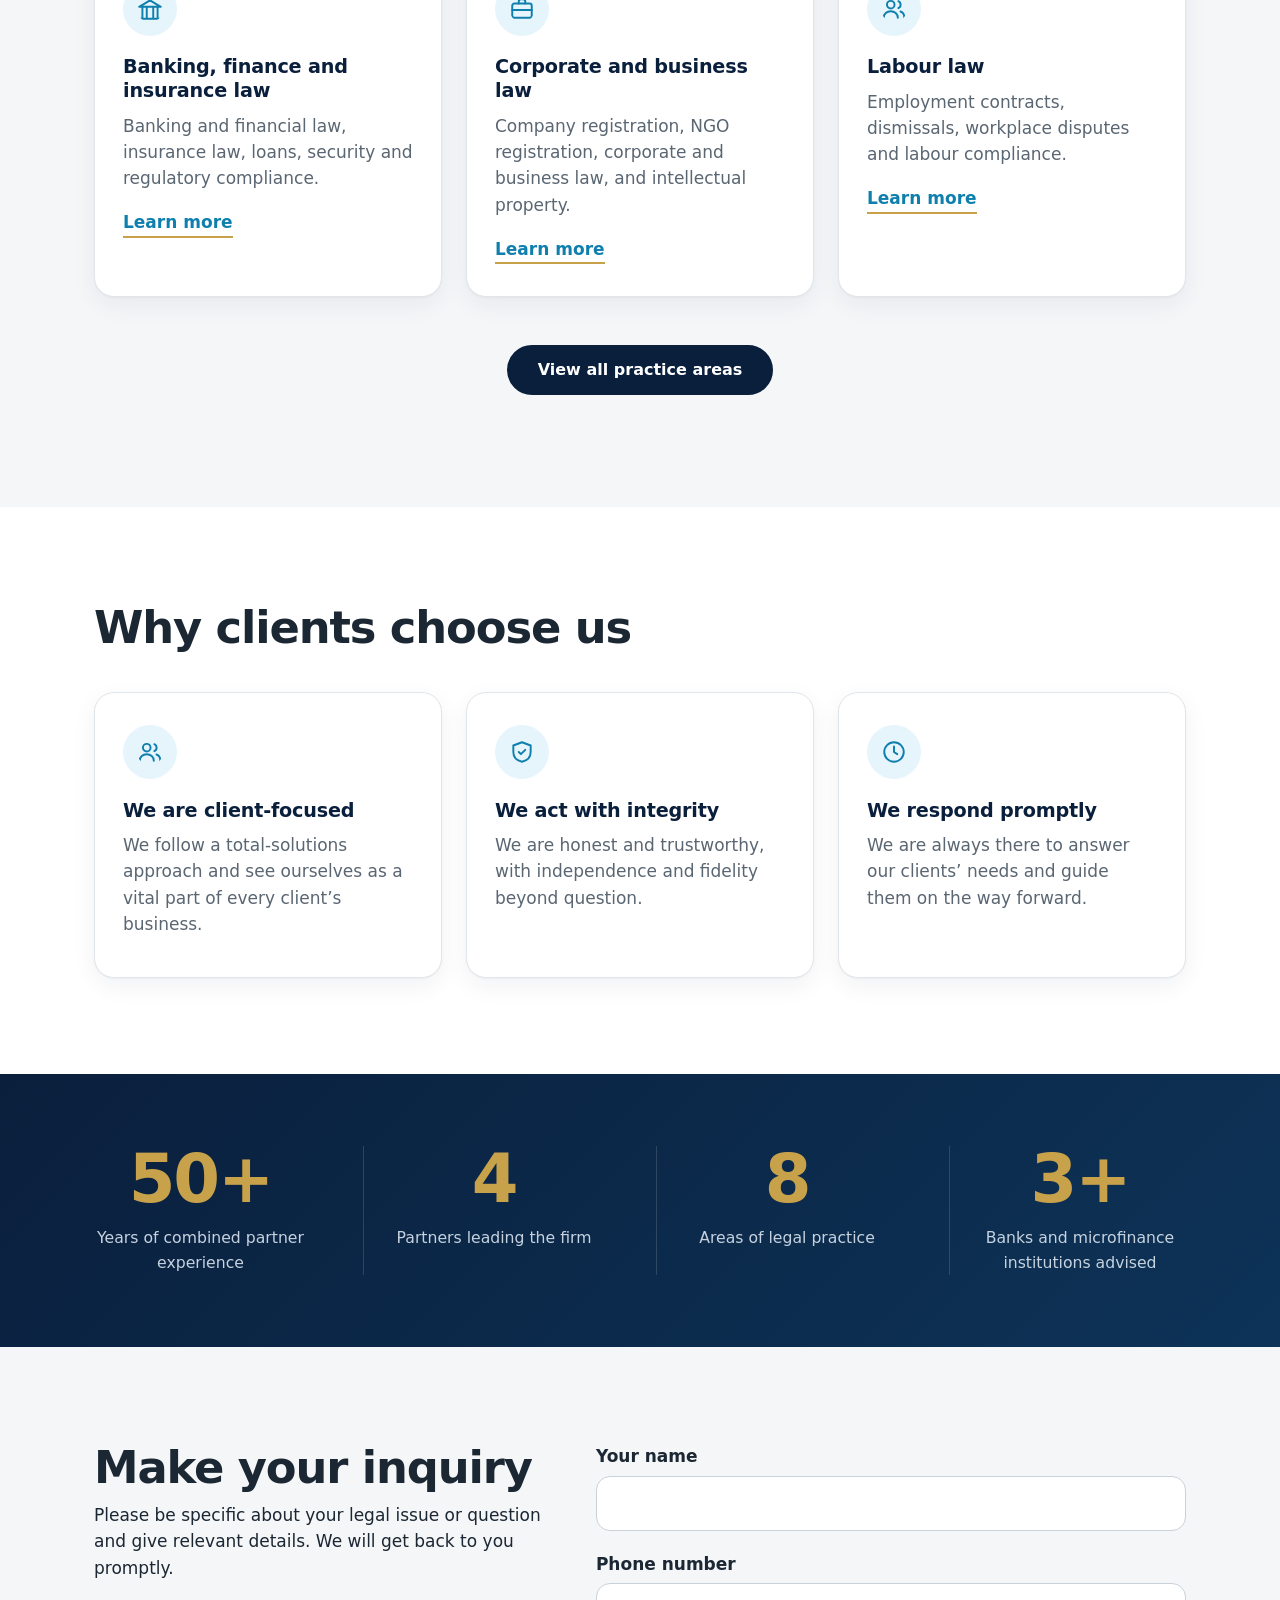
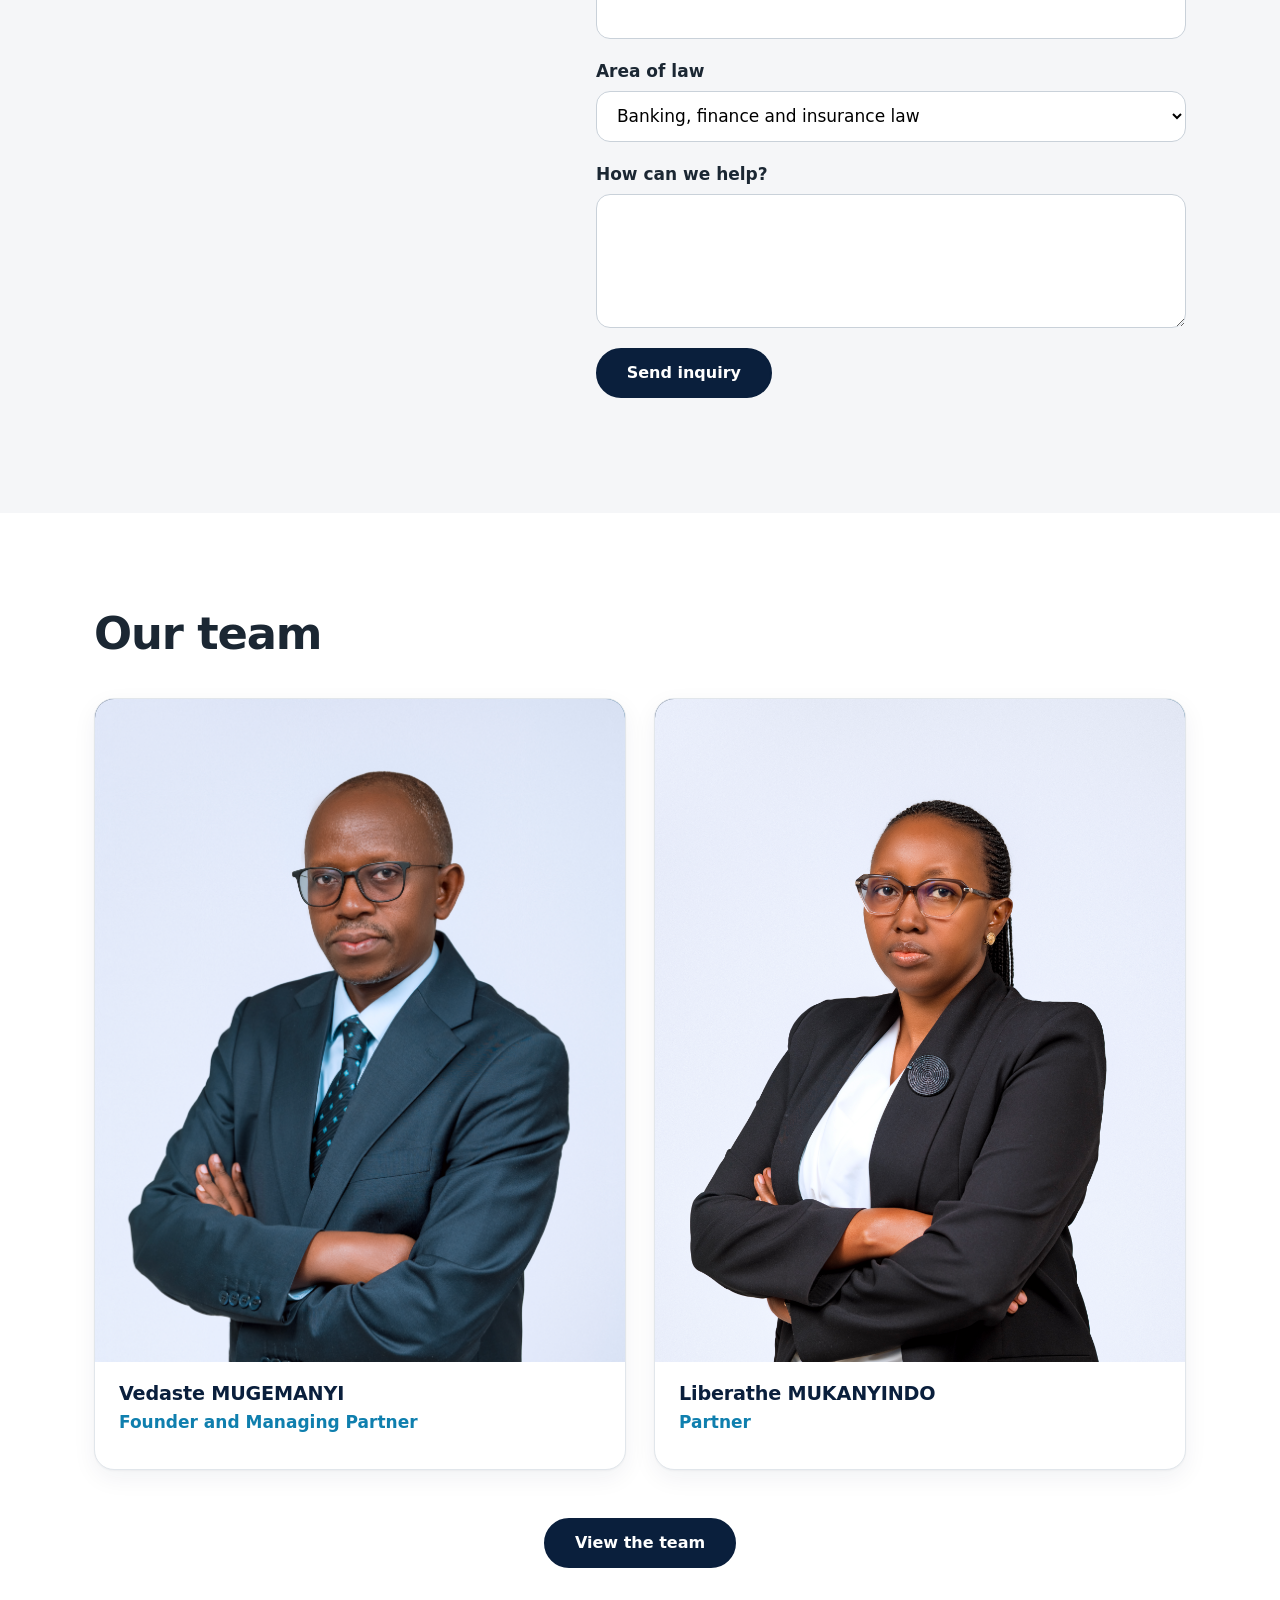
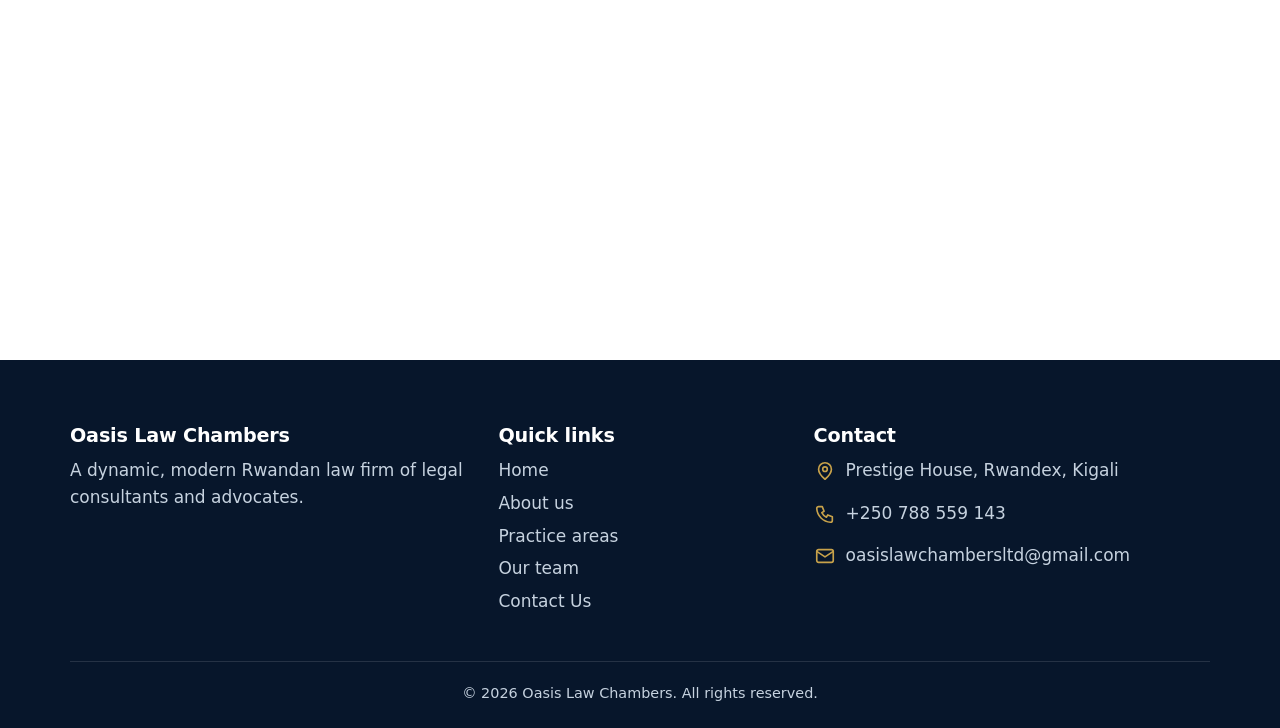
==== commit 4acd1420: "describe your change" ====
--- a/index.html
+++ b/index.html
@@ -16,7 +16,7 @@
   <div class="infobar">
     <div>
       <a href="tel:+250788559143">+250 788 559 143</a>
-      <a href="mailto:oasislachambersltd@gmail.com">oasislachambersltd@gmail.com</a>
+      <a href="mailto:oasislawchambersltd@gmail.com">oasislawchambersltd@gmail.com</a>
       <span>Mon - Fri 8:00-17:00</span>
     </div>
     <a class="tag" href="contact.html">Make your inquiry</a>
@@ -185,13 +185,7 @@
             <p class="role">Founder and Managing Partner</p>
           </div>
         </a>
-        <a class="member" href="alexandre-mugenzangabo.html">
-          <div class="photo"><span>AM</span><img src="images/team/alexandre-mugenzangabo.jpg" alt="Alexandre MUGENZANGABO" onerror="this.remove()"></div>
-          <div class="member-info">
-            <h3>Alexandre MUGENZANGABO</h3>
-            <p class="role">Founder and Senior Partner</p>
-          </div>
-        </a>
+      
         <a class="member" href="liberathe-mukanyindo.html">
           <div class="photo"><span>LM</span><img src="images/Liberathe.png" alt="Liberathe MUKANYINDO" onerror="this.remove()"></div>
           <div class="member-info">
@@ -211,9 +205,10 @@
         <li>Bank of Kigali Plc</li>
         <li>BPR Bank Rwanda Plc</li>
         <li>COPEDU Plc</li>
+        <li>UTB</li>
         <li class="more-pill">and many more</li>
       </ul>
-    </section>
+    </section> 
 
   </main>
 
@@ -235,7 +230,7 @@
         <h3>Contact</h3>
         <p>Prestige House, Rwandex, Kigali</p>
         <p><a href="tel:+250788559143">+250 788 559 143</a></p>
-        <p><a href="mailto:oasislachambersltd@gmail.com">oasislachambersltd@gmail.com</a></p>
+        <p><a href="mailto:oasislawchambersltd@gmail.com">oasislawchambersltd@gmail.com</a></p>
       </div>
     </div>
     <p class="copy">&copy; 2026 Oasis Law Chambers. All rights reserved.</p>
@@ -248,4 +243,4 @@
 
   <script src="script.js"></script>
 </body>
-</html>+</html>  
--- a/style.css
+++ b/style.css
@@ -532,4 +532,46 @@
 
 @media (max-width: 800px) {
   .stats-grid > div + div { border-left: 0; }
+} 
+/* ===== Phone layout: menu button, compact top bar, smaller cards ===== */
+.burger { display: none; }
+
+@media (max-width: 800px) {
+  .infobar { flex-wrap: nowrap; justify-content: space-between; padding: 0.45rem 1rem; font-size: 0.85rem; }
+  .infobar div a:nth-child(2), .infobar div span { display: none; }
+
+  .top { flex-direction: row; justify-content: space-between; align-items: center; gap: 0; padding: 0.6rem 1rem; background: rgba(10, 31, 60, 0.94); }
+  .brand { font-size: 1.1rem; }
+
+  .burger { display: block; position: relative; width: 44px; height: 44px; border: 0; border-radius: 50%; background: rgba(255, 255, 255, 0.12); cursor: pointer; }
+  .burger::before, .burger::after { content: ""; position: absolute; left: 13px; right: 13px; height: 2px; border-radius: 2px; background: #fff; transition: top 0.35s var(--spring), transform 0.35s var(--spring); }
+  .burger::before { top: 17px; }
+  .burger::after { top: 25px; }
+  .top.menu-open .burger::before { top: 21px; transform: rotate(45deg); }
+  .top.menu-open .burger::after { top: 21px; transform: rotate(-45deg); }
+
+  .top nav { display: none; position: absolute; top: 100%; left: 0; right: 0; flex-direction: column; gap: 0.2rem; padding: 0.6rem 1rem 1rem; background: rgba(10, 31, 60, 0.98); border-top: 1px solid rgba(255, 255, 255, 0.12); }
+  .top.menu-open nav { display: flex; }
+  .top nav a { padding: 0.85rem 1rem; font-size: 1.05rem; }
+
+  .section { padding: 3.25rem 1.25rem; }
+  .hero { padding: 2.5rem 1.25rem 4.5rem; }
+  .pagehead { padding: 3rem 1.25rem; }
+  .grid { gap: 1rem; margin-top: 1.75rem; }
+  .grid > div { padding: 1.4rem 1.25rem; }
+  .team-grid { grid-template-columns: repeat(2, 1fr); gap: 1rem; margin-top: 1.75rem; }
+  .photo { aspect-ratio: 1 / 1.1; font-size: 2rem; }
+  .member-info { padding: 0.9rem; }
+  .member h3 { font-size: 1rem; }
+  .member .role { font-size: 0.85rem; }
+  .member .tagline { display: none; }
+  .profile .photo { max-width: 260px; margin: 0 auto; }
+  .stats { padding: 3rem 1.25rem; }
+  .stats-grid { grid-template-columns: 1fr 1fr; gap: 2rem 1rem; }
+  .stats-grid > div + div { border-left: 0; }
+  .map { height: 300px; }
+}
+
+@media (hover: none) {
+  .grid > div:hover, .member:hover, .vm > div:hover { transform: none; }
 } 
